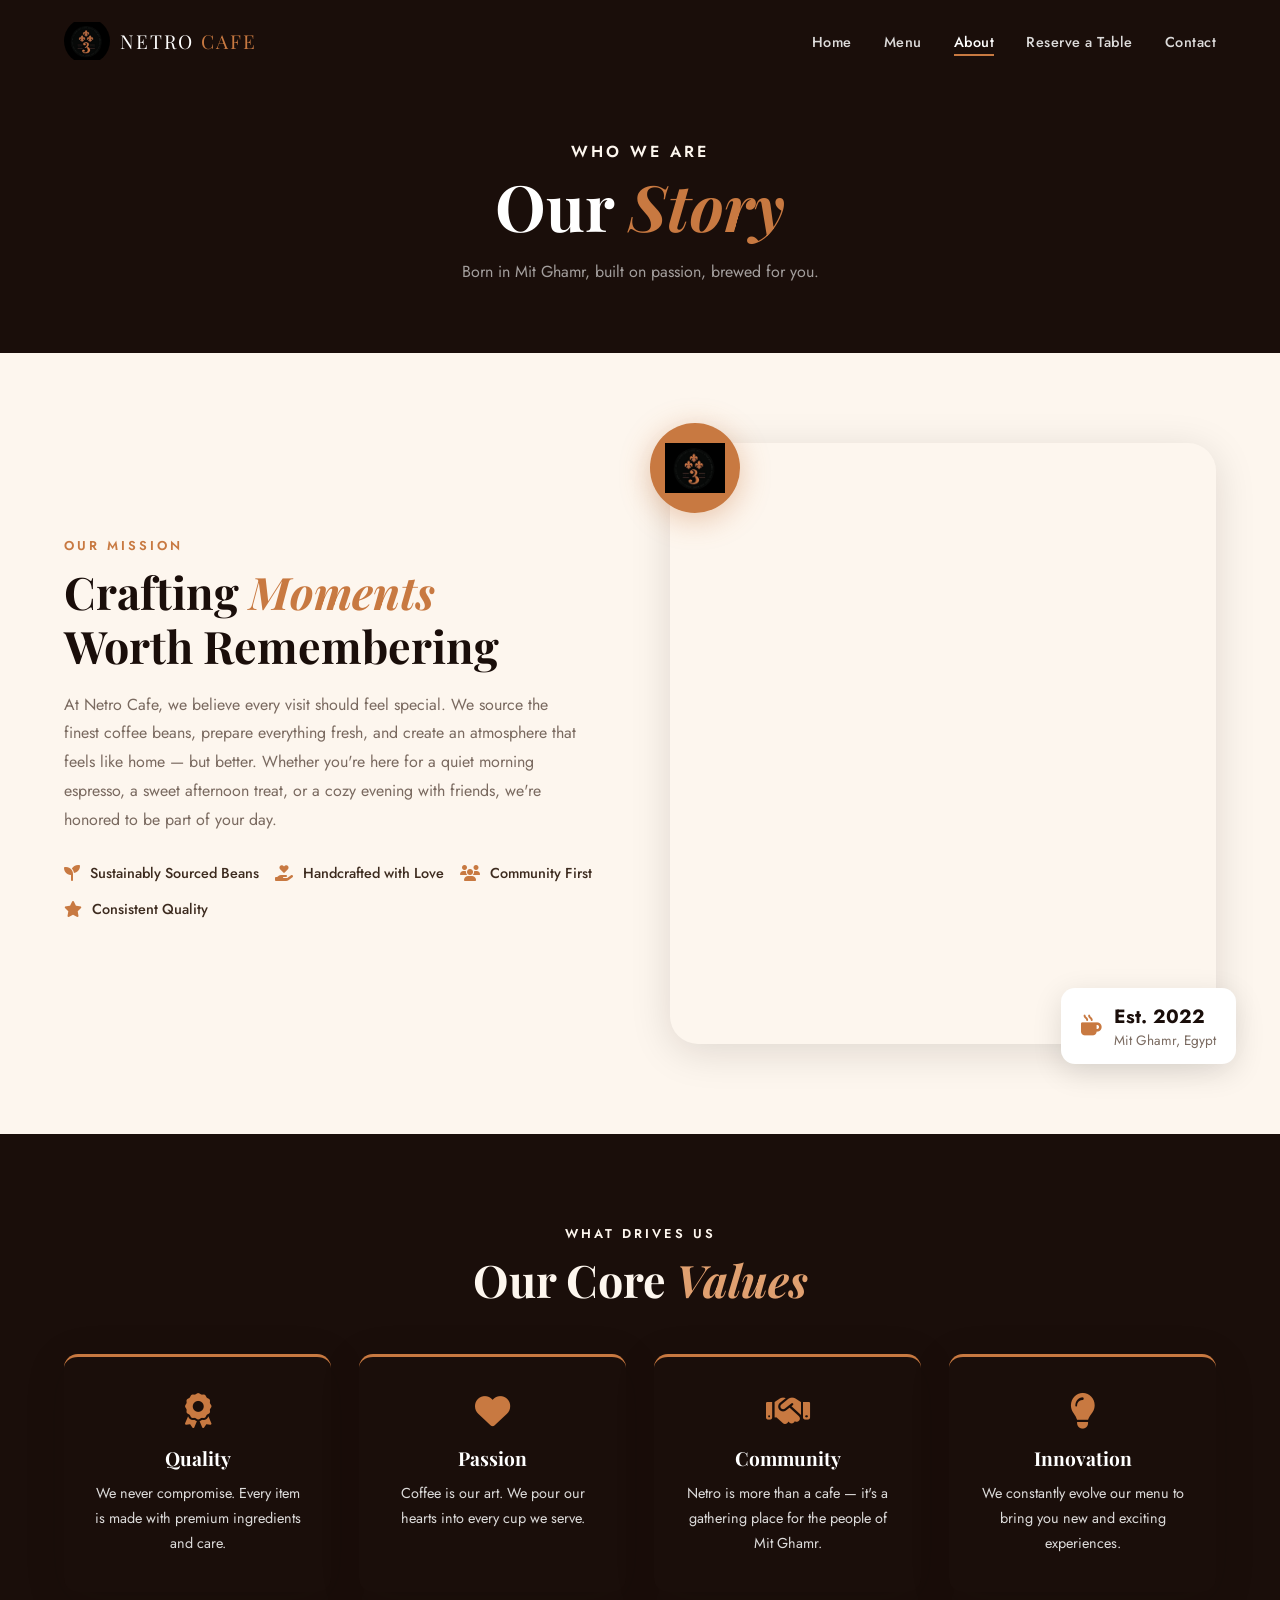
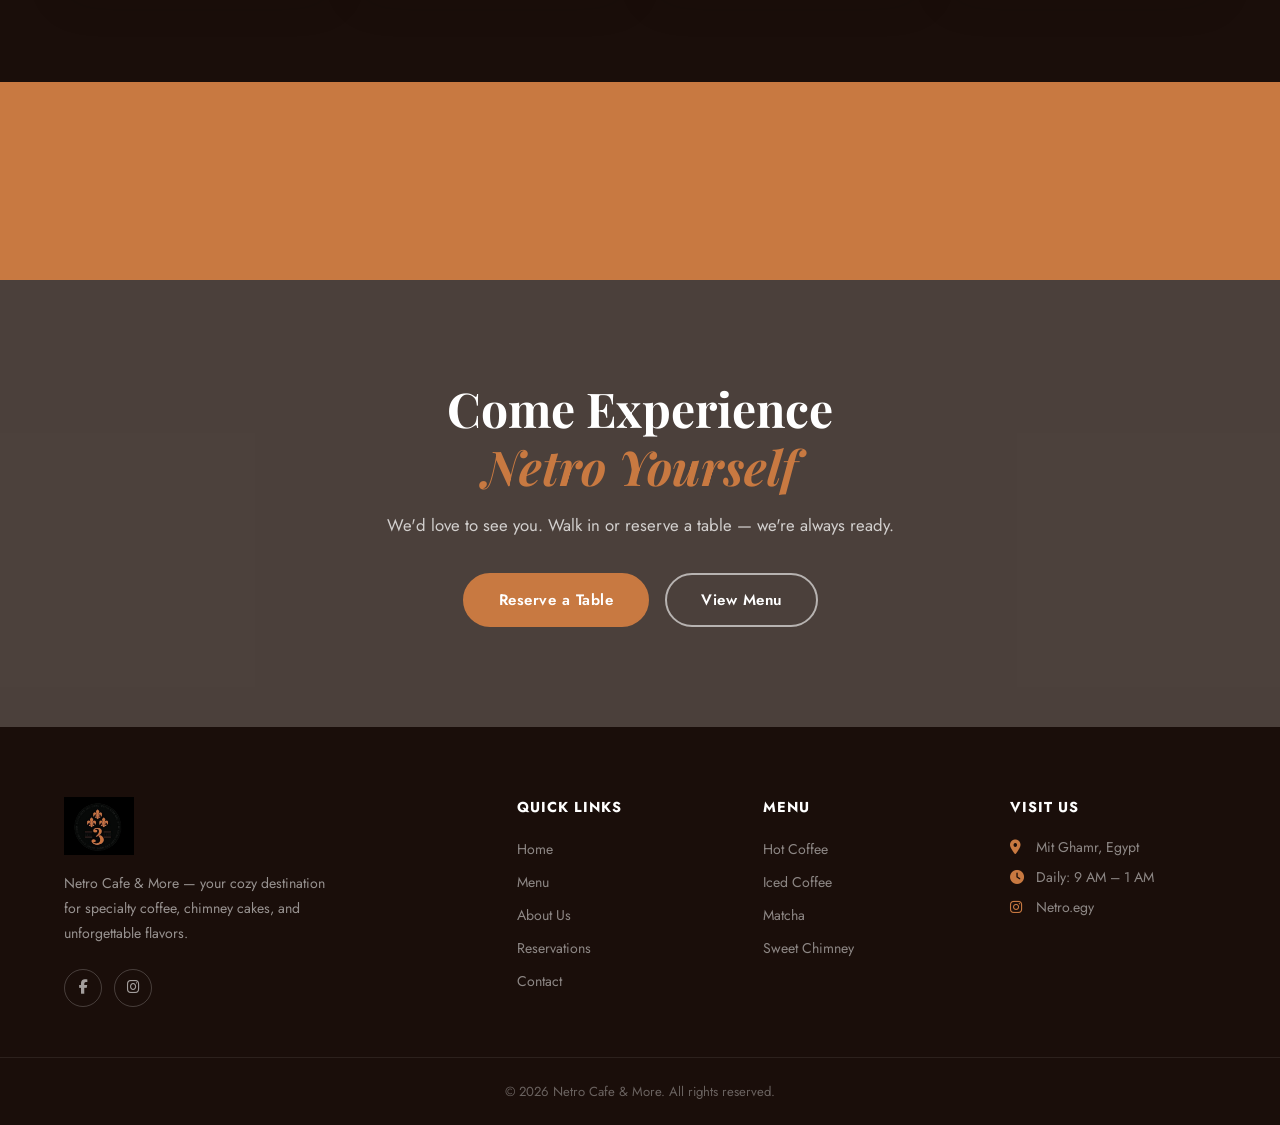
==== about.html @ e7abbd65 "Add files via upload upload files" ====
<!doctype html>
<html lang="en">
  <head>
    <meta charset="UTF-8" />
    <meta name="viewport" content="width=device-width, initial-scale=1.0" />
    <title>About Us — Netro Cafe & More</title>
    <link rel="stylesheet" href="css/style.css" />
    <link
      href="https://fonts.googleapis.com/css2?family=Playfair+Display:ital,wght@0,400;0,600;0,700;1,400&family=Jost:wght@300;400;500;600&display=swap"
      rel="stylesheet"
    />
    <link
      rel="stylesheet"
      href="https://cdnjs.cloudflare.com/ajax/libs/font-awesome/6.5.0/css/all.min.css"
    />
  </head>
  <body>
    <nav class="navbar scrolled" id="navbar">
      <div class="nav-container">
        <a href="index.html" class="nav-logo">
          <img src="images/logo.png" alt="Netro Cafe Logo" class="logo-img" />
          <span class="logo-text">NETRO <span>CAFE</span></span>
        </a>
        <ul class="nav-links" id="navLinks">
          <li><a href="index.html">Home</a></li>
          <li><a href="menu.html">Menu</a></li>
          <li><a href="about.html" class="active">About</a></li>
          <li><a href="reservation.php">Reserve a Table</a></li>
          <li><a href="contact.php">Contact</a></li>
          <!-- <li><a href="login.php" class="nav-btn">Sign In</a></li> -->
        </ul>
        <button class="hamburger" id="hamburger">
          <span></span><span></span><span></span>
        </button>
      </div>
    </nav>
    <div class="nav-overlay" id="navOverlay"></div>

    <div class="page-hero">
      <div class="page-hero-content">
        <p class="section-tag light">Who We Are</p>
        <h1>Our <em>Story</em></h1>
        <p>Born in Mit Ghamr, built on passion, brewed for you.</p>
      </div>
    </div>

    <!-- MISSION SECTION -->
    <section class="section-pad">
      <div class="container grid-2">
        <div class="reveal">
          <p class="section-tag">Our Mission</p>
          <h2 class="section-title">
            Crafting <em>Moments</em><br />Worth Remembering
          </h2>
          <p class="section-desc">
            At Netro Cafe, we believe every visit should feel special. We source
            the finest coffee beans, prepare everything fresh, and create an
            atmosphere that feels like home — but better. Whether you're here
            for a quiet morning espresso, a sweet afternoon treat, or a cozy
            evening with friends, we're honored to be part of your day.
          </p>
          <div class="about-features">
            <div class="feat reveal">
              <i class="fa-solid fa-seedling"></i
              ><span>Sustainably Sourced Beans</span>
            </div>
            <div class="feat reveal">
              <i class="fa-solid fa-hand-holding-heart"></i
              ><span>Handcrafted with Love</span>
            </div>
            <div class="feat reveal">
              <i class="fa-solid fa-users"></i><span>Community First</span>
            </div>
            <div class="feat reveal">
              <i class="fa-solid fa-star"></i><span>Consistent Quality</span>
            </div>
          </div>
        </div>
        <div class="about-visual reveal">
          <div
            class="about-img-wrap"
            style="
              background-image: url(&quot;https://images.unsplash.com/photo-1445116572660-236099ec97a0?w=800&quot;);
            "
          >
            <div class="about-badge">
              <img src="images/logo.png" alt="Netro" />
            </div>
            <div class="about-card card-float">
              <i class="fa-solid fa-mug-hot"></i>
              <div><strong>Est. 2022</strong><span>Mit Ghamr, Egypt</span></div>
            </div>
          </div>
        </div>
      </div>
    </section>

    <!-- VALUES -->
    <section class="section-pad bg-dark">
      <div class="container">
        <div class="section-header center reveal">
          <p class="section-tag light">What Drives Us</p>
          <h2 class="section-title light">Our Core <em>Values</em></h2>
        </div>
        <div
          style="
            display: grid;
            grid-template-columns: repeat(auto-fit, minmax(240px, 1fr));
            gap: 28px;
            margin-top: 48px;
          "
        >
          <div
            class="testi-card featured-testi reveal"
            style="text-align: center; padding: 36px 28px"
          >
            <i
              class="fa-solid fa-award"
              style="
                font-size: 2.2rem;
                color: var(--gold);
                margin-bottom: 16px;
                display: block;
              "
            ></i>
            <h3
              style="
                font-family: &quot;Playfair Display&quot;, serif;
                font-size: 1.2rem;
                margin-bottom: 10px;
                color: var(--white);
              "
            >
              Quality
            </h3>
            <p style="font-size: 0.9rem; font-style: normal">
              We never compromise. Every item is made with premium ingredients
              and care.
            </p>
          </div>
          <div
            class="testi-card featured-testi reveal"
            style="text-align: center; padding: 36px 28px"
          >
            <i
              class="fa-solid fa-heart"
              style="
                font-size: 2.2rem;
                color: var(--gold);
                margin-bottom: 16px;
                display: block;
              "
            ></i>
            <h3
              style="
                font-family: &quot;Playfair Display&quot;, serif;
                font-size: 1.2rem;
                margin-bottom: 10px;
                color: var(--white);
              "
            >
              Passion
            </h3>
            <p style="font-size: 0.9rem; font-style: normal">
              Coffee is our art. We pour our hearts into every cup we serve.
            </p>
          </div>
          <div
            class="testi-card featured-testi reveal"
            style="text-align: center; padding: 36px 28px"
          >
            <i
              class="fa-solid fa-handshake"
              style="
                font-size: 2.2rem;
                color: var(--gold);
                margin-bottom: 16px;
                display: block;
              "
            ></i>
            <h3
              style="
                font-family: &quot;Playfair Display&quot;, serif;
                font-size: 1.2rem;
                margin-bottom: 10px;
                color: var(--white);
              "
            >
              Community
            </h3>
            <p style="font-size: 0.9rem; font-style: normal">
              Netro is more than a cafe — it's a gathering place for the people
              of Mit Ghamr.
            </p>
          </div>
          <div
            class="testi-card featured-testi reveal"
            style="text-align: center; padding: 36px 28px"
          >
            <i
              class="fa-solid fa-lightbulb"
              style="
                font-size: 2.2rem;
                color: var(--gold);
                margin-bottom: 16px;
                display: block;
              "
            ></i>
            <h3
              style="
                font-family: &quot;Playfair Display&quot;, serif;
                font-size: 1.2rem;
                margin-bottom: 10px;
                color: var(--white);
              "
            >
              Innovation
            </h3>
            <p style="font-size: 0.9rem; font-style: normal">
              We constantly evolve our menu to bring you new and exciting
              experiences.
            </p>
          </div>
        </div>
      </div>
    </section>

    <!-- STATS -->
    <section class="stats-section">
      <div class="container stats-grid">
        <div class="stat-item">
          <span class="stat-num" data-target="100">0</span
          ><span class="stat-plus">+</span>
          <p>Menu Items</p>
        </div>
        <div class="stat-item">
          <span class="stat-num" data-target="3">0</span
          ><span class="stat-plus">K+</span>
          <p>Happy Customers</p>
        </div>
        <div class="stat-item">
          <span class="stat-num" data-target="3">0</span>
          <p>Years of Excellence</p>
        </div>
        <div class="stat-item">
          <span class="stat-num" data-target="12">0</span>
          <p>Menu Categories</p>
        </div>
      </div>
    </section>

    <!-- CTA -->
    <section class="cta-banner">
      <div class="cta-content">
        <h2>Come Experience<br /><em>Netro Yourself</em></h2>
        <p>
          We'd love to see you. Walk in or reserve a table — we're always ready.
        </p>
        <div
          style="
            display: flex;
            gap: 16px;
            justify-content: center;
            flex-wrap: wrap;
          "
        >
          <a href="reservation.php" class="btn-primary">Reserve a Table</a>
          <a href="menu.html" class="btn-outline">View Menu</a>
        </div>
      </div>
    </section>

    <footer class="footer">
      <div class="container footer-grid">
        <div class="footer-brand">
          <img src="images/logo.png" alt="Netro" class="footer-logo" />
          <p>
            Netro Cafe & More — your cozy destination for specialty coffee,
            chimney cakes, and unforgettable flavors.
          </p>
          <div class="social-links">
            <a href="https://facebook.com/Netro.egy" target="_blank"
              ><i class="fa-brands fa-facebook-f"></i
            ></a>
            <a href="https://instagram.com/Netro.egy" target="_blank"
              ><i class="fa-brands fa-instagram"></i
            ></a>
          </div>
        </div>
        <div class="footer-col">
          <h4>Quick Links</h4>
          <ul>
            <li><a href="index.html">Home</a></li>
            <li><a href="menu.html">Menu</a></li>
            <li><a href="about.html">About Us</a></li>
            <li><a href="reservation.php">Reservations</a></li>
            <li><a href="contact.php">Contact</a></li>
          </ul>
        </div>
        <div class="footer-col">
          <h4>Menu</h4>
          <ul>
            <li><a href="menu.html#hot-coffee">Hot Coffee</a></li>
            <li><a href="menu.html#iced-coffee">Iced Coffee</a></li>
            <li><a href="menu.html#matcha">Matcha</a></li>
            <li><a href="menu.html#chimney">Sweet Chimney</a></li>
          </ul>
        </div>
        <div class="footer-col">
          <h4>Visit Us</h4>
          <ul class="contact-list">
            <li><i class="fa-solid fa-location-dot"></i> Mit Ghamr, Egypt</li>
            <li><i class="fa-solid fa-clock"></i> Daily: 9 AM – 1 AM</li>
            <li><i class="fa-brands fa-instagram"></i> Netro.egy</li>
          </ul>
        </div>
      </div>
      <div class="footer-bottom">
        <p>© 2026 Netro Cafe & More. All rights reserved.</p>
      </div>
    </footer>

    <script src="js/main.js"></script>
  </body>
</html>
---- css/style.css ----
/* ===================================================
   NETRO CAFE — Main Stylesheet  (Responsive Rewrite)
   Palette: Dark #1a0e0a | Gold #c87941 | Cream #fdf6ee
=================================================== */

/* ---- Reset & Base ---- */
*,
*::before,
*::after {
  margin: 0;
  padding: 0;
  box-sizing: border-box;
}

:root {
  --gold: #c87941;
  --gold-lt: #e0a070;
  --dark: #1a0e0a;
  --dark2: #2c1a12;
  --cream: #fdf6ee;
  --cream2: #f5ebe0;
  --text: #3d2b1f;
  --gray: #7a6a60;
  --white: #ffffff;
  --radius: 14px;
  --shadow: 0 8px 40px rgba(26, 14, 10, 0.13);
  --trans: 0.35s cubic-bezier(0.4, 0, 0.2, 1);
}

html {
  scroll-behavior: smooth;
  font-size: 16px;
}

body {
  font-family: "Jost", sans-serif;
  color: var(--text);
  background: var(--cream);
  overflow-x: hidden;
}

img {
  max-width: 100%;
  display: block;
}
a {
  text-decoration: none;
  color: inherit;
}
ul {
  list-style: none;
}

.container {
  width: 90%;
  max-width: 1200px;
  margin: 0 auto;
}
.section-pad {
  padding: 90px 0;
}
.bg-dark {
  background: var(--dark);
}
.bg-cream {
  background: var(--cream2);
}

/* ---- Typography ---- */
.section-tag {
  font-size: 0.8rem;
  font-weight: 600;
  letter-spacing: 3px;
  text-transform: uppercase;
  color: var(--gold);
  margin-bottom: 10px;
}
.section-title {
  font-family: "Playfair Display", serif;
  font-size: clamp(1.8rem, 4vw, 2.8rem);
  line-height: 1.2;
  color: var(--dark);
}
.section-title em {
  color: var(--gold);
  font-style: italic;
}
.section-title.light,
.section-tag.light {
  color: var(--cream);
}
.section-title.light em {
  color: var(--gold-lt);
}
.section-desc {
  color: var(--gray);
  line-height: 1.8;
  margin: 18px 0 28px;
  max-width: 520px;
}
.section-header.center {
  text-align: center;
}
.section-header.center .section-desc {
  margin-left: auto;
  margin-right: auto;
}
.grid-2 {
  display: grid;
  grid-template-columns: 1fr 1fr;
  gap: 60px;
  align-items: center;
}

/* ---- Buttons ---- */
.btn-primary {
  display: inline-flex;
  align-items: center;
  gap: 8px;
  background: var(--gold);
  color: var(--white);
  padding: 14px 34px;
  border-radius: 50px;
  font-weight: 600;
  font-size: 0.95rem;
  letter-spacing: 0.5px;
  transition: var(--trans);
  border: 2px solid var(--gold);
  cursor: pointer;
  white-space: nowrap;
}
.btn-primary:hover {
  background: transparent;
  color: var(--gold);
}

.btn-outline {
  display: inline-flex;
  align-items: center;
  gap: 8px;
  background: transparent;
  color: var(--white);
  padding: 14px 34px;
  border-radius: 50px;
  font-weight: 600;
  font-size: 0.95rem;
  letter-spacing: 0.5px;
  transition: var(--trans);
  border: 2px solid rgba(255, 255, 255, 0.6);
  white-space: nowrap;
}
.btn-outline:hover {
  border-color: var(--gold);
  color: var(--gold);
}

.btn-dark {
  display: inline-flex;
  align-items: center;
  gap: 8px;
  background: var(--dark);
  color: var(--white);
  padding: 14px 34px;
  border-radius: 50px;
  font-weight: 600;
  font-size: 0.95rem;
  transition: var(--trans);
  border: 2px solid var(--dark);
  cursor: pointer;
}
.btn-dark:hover {
  background: transparent;
  color: var(--dark);
}

/* ===================================================
   NAVBAR
=================================================== */
.navbar {
  position: fixed;
  top: 0;
  left: 0;
  width: 100%;
  z-index: 1000;
  padding: 18px 0;
  transition: var(--trans);
}
.navbar.scrolled {
  background: rgba(26, 14, 10, 0.97);
  backdrop-filter: blur(12px);
  padding: 12px 0;
  box-shadow: 0 4px 30px rgba(0, 0, 0, 0.3);
}
.nav-container {
  display: flex;
  align-items: center;
  justify-content: space-between;
  width: 90%;
  max-width: 1200px;
  margin: 0 auto;
  position: relative;
}
.nav-logo {
  display: flex;
  align-items: center;
  gap: 10px;
  z-index: 1001;
  position: relative;
}
.logo-img {
  width: 46px;
  height: 46px;
  object-fit: contain;
  border-radius: 50%;
}
.logo-text {
  font-family: "Playfair Display", serif;
  font-size: 1.2rem;
  color: var(--white);
  letter-spacing: 2px;
}
.logo-text span {
  color: var(--gold);
}

/* Desktop nav links */
.nav-links {
  display: flex;
  align-items: center;
  gap: 32px;
  list-style: none;
}
.nav-links a {
  color: rgba(255, 255, 255, 0.85);
  font-size: 0.9rem;
  font-weight: 500;
  letter-spacing: 0.5px;
  transition: var(--trans);
  position: relative;
  padding-bottom: 4px;
}
.nav-links a::after {
  content: "";
  position: absolute;
  bottom: 0;
  left: 0;
  width: 0;
  height: 2px;
  background: var(--gold);
  transition: var(--trans);
}
.nav-links a:hover::after,
.nav-links a.active::after {
  width: 100%;
}
.nav-links a:hover,
.nav-links a.active {
  color: var(--white);
}
/* .nav-btn {
  background: var(--gold) !important;
  color: var(--white) !important;
  padding: 9px 24px !important;
  border-radius: 50px;
  font-weight: 600 !important;
  border-bottom: none !important;
}
.nav-btn::after {
  display: none !important;
}
.nav-btn:hover {
  background: var(--gold-lt) !important;
} */

/* Hamburger — hidden by default */
.hamburger {
  display: none;
  flex-direction: column;
  justify-content: center;
  gap: 5px;
  background: none;
  border: none;
  cursor: pointer;
  padding: 8px;
  z-index: 1002;
  position: relative;
  flex-shrink: 0;
}
.hamburger span {
  display: block;
  width: 26px;
  height: 2px;
  background: var(--white);
  transition: var(--trans);
  border-radius: 2px;
}

/* Dim overlay behind mobile menu */
.nav-overlay {
  display: none;
  position: fixed;
  inset: 0;
  background: rgba(0, 0, 0, 0.6);
  z-index: 998;
}
.nav-overlay.open {
  display: block;
}

/* ===================================================
   HERO
=================================================== */
.hero {
  position: relative;
  height: 100vh;
  min-height: 600px;
  display: flex;
  align-items: center;
  overflow: hidden;
}
.hero-bg {
  position: absolute;
  inset: 0;
  background: url("https://images.unsplash.com/photo-1501339847302-ac426a4a7cbb?w=1600")
    center/cover no-repeat;
  transform: scale(1.05);
  animation: heroZoom 14s ease-in-out infinite alternate;
}
@keyframes heroZoom {
  from {
    transform: scale(1.05);
  }
  to {
    transform: scale(1.12);
  }
}
.hero-overlay {
  position: absolute;
  inset: 0;
  background: linear-gradient(
    135deg,
    rgba(26, 14, 10, 0.85) 0%,
    rgba(26, 14, 10, 0.55) 100%
  );
}
.hero-content {
  position: relative;
  z-index: 2;
  padding: 0 5%;
  max-width: 700px;
}
.hero-tag {
  font-size: 0.78rem;
  font-weight: 600;
  letter-spacing: 4px;
  text-transform: uppercase;
  color: var(--gold-lt);
  margin-bottom: 18px;
}
.hero-title {
  font-family: "Playfair Display", serif;
  font-size: clamp(2.4rem, 6vw, 5rem);
  color: var(--white);
  line-height: 1.15;
  margin-bottom: 22px;
}
.hero-title em {
  color: var(--gold);
  font-style: italic;
}
.hero-sub {
  color: rgba(255, 255, 255, 0.78);
  font-size: clamp(0.95rem, 2vw, 1.1rem);
  line-height: 1.7;
  margin-bottom: 38px;
  max-width: 480px;
}
.hero-cta {
  display: flex;
  gap: 16px;
  flex-wrap: wrap;
}

.hero-scroll {
  position: absolute;
  bottom: 36px;
  left: 50%;
  transform: translateX(-50%);
  display: flex;
  flex-direction: column;
  align-items: center;
  gap: 8px;
  color: rgba(255, 255, 255, 0.5);
  font-size: 0.7rem;
  letter-spacing: 2px;
  text-transform: uppercase;
  z-index: 2;
}
.hero-scroll span {
  display: block;
  width: 1px;
  height: 50px;
  background: linear-gradient(to bottom, transparent, rgba(255, 255, 255, 0.5));
  animation: scrollLine 1.8s ease-in-out infinite;
}
@keyframes scrollLine {
  0%,
  100% {
    opacity: 0;
    transform: scaleY(0);
  }
  50% {
    opacity: 1;
    transform: scaleY(1);
  }
}

/* ===================================================
   MARQUEE STRIP
=================================================== */
.marquee-strip {
  background: var(--gold);
  overflow: hidden;
  padding: 13px 0;
}
.marquee-track {
  display: flex;
  white-space: nowrap;
  animation: marquee 28s linear infinite;
}
.marquee-track span {
  display: inline-block;
  padding: 0 34px;
  color: var(--white);
  font-size: 0.85rem;
  font-weight: 600;
  letter-spacing: 1px;
  border-right: 1px solid rgba(255, 255, 255, 0.3);
}
@keyframes marquee {
  from {
    transform: translateX(0);
  }
  to {
    transform: translateX(-50%);
  }
}

/* ===================================================
   ABOUT TEASER
=================================================== */
.about-visual {
  position: relative;
}
.about-img-wrap {
  position: relative;
  width: 100%;
  padding-top: 110%;
  background: linear-gradient(145deg, var(--dark2) 0%, var(--dark) 100%);
  border-radius: 28px;
  overflow: visible;
  box-shadow: var(--shadow);
}
.about-img-wrap::before {
  content: "";
  position: absolute;
  inset: 0;
  background: url("https://images.unsplash.com/photo-1495474472287-4d71bcdd2085?w=800")
    center/cover no-repeat;
  border-radius: 28px;
  opacity: 0.7;
}
.about-badge {
  position: absolute;
  top: -20px;
  left: -20px;
  width: 90px;
  height: 90px;
  background: var(--gold);
  border-radius: 50%;
  display: flex;
  align-items: center;
  justify-content: center;
  box-shadow: 0 6px 30px rgba(200, 121, 65, 0.4);
  z-index: 2;
}
.about-badge img {
  width: 60px;
  height: 60px;
  object-fit: contain;
}
.about-card {
  position: absolute;
  background: var(--white);
  border-radius: var(--radius);
  padding: 14px 20px;
  display: flex;
  align-items: center;
  gap: 12px;
  box-shadow: 0 8px 30px rgba(0, 0, 0, 0.12);
  z-index: 2;
  font-size: 0.85rem;
}
.about-card i {
  color: var(--gold);
  font-size: 1.3rem;
}
.about-card strong {
  display: block;
  font-size: 1.2rem;
  font-weight: 700;
  color: var(--dark);
}
.about-card span {
  color: var(--gray);
}
.card-float {
  bottom: -20px;
  right: -20px;
}
.card-float2 {
  top: 40%;
  right: -30px;
}
.about-features {
  display: flex;
  flex-wrap: wrap;
  gap: 16px;
  margin: 24px 0 32px;
}
.feat {
  display: flex;
  align-items: center;
  gap: 10px;
  font-size: 0.9rem;
  font-weight: 500;
}
.feat i {
  color: var(--gold);
  font-size: 1rem;
}

/* ===================================================
   CATEGORIES GRID
=================================================== */
.cat-grid {
  display: grid;
  grid-template-columns: repeat(3, 1fr);
  gap: 20px;
  margin-top: 48px;
}
.cat-card {
  position: relative;
  border-radius: var(--radius);
  overflow: hidden;
  aspect-ratio: 4/3;
  background: var(--bg) center/cover no-repeat;
  display: flex;
  align-items: flex-end;
  transition: var(--trans);
  cursor: pointer;
}
.cat-card:hover {
  transform: translateY(-6px);
  box-shadow: 0 16px 50px rgba(0, 0, 0, 0.4);
}
.cat-overlay {
  position: absolute;
  inset: 0;
  background: linear-gradient(
    to top,
    rgba(26, 14, 10, 0.85) 0%,
    rgba(26, 14, 10, 0.2) 100%
  );
  transition: var(--trans);
}
.cat-card:hover .cat-overlay {
  background: linear-gradient(
    to top,
    rgba(200, 121, 65, 0.7) 0%,
    rgba(26, 14, 10, 0.3) 100%
  );
}
.cat-content {
  position: relative;
  z-index: 2;
  padding: 20px;
  color: var(--white);
}
.cat-content i {
  font-size: 1.5rem;
  color: var(--gold-lt);
  margin-bottom: 6px;
}
.cat-content h3 {
  font-family: "Playfair Display", serif;
  font-size: 1.2rem;
  margin-bottom: 4px;
}
.cat-content span {
  font-size: 0.78rem;
  color: rgba(255, 255, 255, 0.7);
  font-weight: 500;
  letter-spacing: 1px;
}

/* ===================================================
   STATS SECTION
=================================================== */
.stats-section {
  background: var(--gold);
  padding: 60px 0;
}
.stats-grid {
  display: grid;
  grid-template-columns: repeat(4, 1fr);
  gap: 30px;
  text-align: center;
}
.stat-item {
  color: var(--white);
}
.stat-num {
  font-family: "Playfair Display", serif;
  font-size: 3rem;
  font-weight: 700;
  line-height: 1;
}
.stat-plus {
  font-size: 1.5rem;
  font-weight: 700;
  vertical-align: super;
}
.stat-item p {
  margin-top: 8px;
  font-size: 0.88rem;
  font-weight: 500;
  opacity: 0.85;
  letter-spacing: 1px;
}

/* ===================================================
   TESTIMONIALS
=================================================== */
.testimonial-grid {
  display: grid;
  grid-template-columns: repeat(3, 1fr);
  gap: 24px;
  margin-top: 48px;
}
.testi-card {
  background: var(--white);
  border-radius: var(--radius);
  padding: 30px;
  box-shadow: var(--shadow);
  transition: var(--trans);
  border-top: 3px solid transparent;
}
.testi-card:hover {
  transform: translateY(-5px);
  border-top-color: var(--gold);
}
.featured-testi {
  background: var(--dark);
  color: var(--white);
  border-top-color: var(--gold);
}
.testi-stars {
  color: var(--gold);
  font-size: 1rem;
  margin-bottom: 14px;
  letter-spacing: 3px;
}
.testi-card p {
  font-size: 0.95rem;
  line-height: 1.75;
  font-style: italic;
}
.featured-testi p {
  color: rgba(255, 255, 255, 0.85);
}
.testi-author {
  display: flex;
  align-items: center;
  gap: 12px;
  margin-top: 22px;
}
.testi-avatar {
  width: 40px;
  height: 40px;
  background: var(--gold);
  border-radius: 50%;
  display: flex;
  align-items: center;
  justify-content: center;
  font-weight: 700;
  color: var(--white);
  font-size: 0.95rem;
}
.testi-author strong {
  font-size: 0.9rem;
  font-weight: 600;
}

/* ===================================================
   CTA BANNER
=================================================== */
.cta-banner {
  background: url("https://images.unsplash.com/photo-1554118811-1e0d58224f24?w=1600")
    center/cover no-repeat;
  position: relative;
  padding: 100px 5%;
  text-align: center;
}
.cta-banner::before {
  content: "";
  position: absolute;
  inset: 0;
  background: rgba(26, 14, 10, 0.78);
}
.cta-content {
  position: relative;
  z-index: 1;
}
.cta-content h2 {
  font-family: "Playfair Display", serif;
  font-size: clamp(1.8rem, 4vw, 3rem);
  color: var(--white);
  line-height: 1.2;
  margin-bottom: 18px;
}
.cta-content h2 em {
  color: var(--gold);
  font-style: italic;
}
.cta-content p {
  color: rgba(255, 255, 255, 0.75);
  font-size: 1.05rem;
  margin-bottom: 36px;
}

/* ===================================================
   FOOTER
=================================================== */
.footer {
  background: var(--dark);
  padding: 70px 0 0;
}
.footer-grid {
  display: grid;
  grid-template-columns: 2fr 1fr 1fr 1fr;
  gap: 40px;
}
.footer-brand .footer-logo {
  width: 70px;
  margin-bottom: 16px;
}
.footer-brand p {
  color: rgba(255, 255, 255, 0.55);
  font-size: 0.88rem;
  line-height: 1.8;
  max-width: 280px;
  margin-bottom: 22px;
}
.social-links {
  display: flex;
  gap: 12px;
}
.social-links a {
  width: 38px;
  height: 38px;
  border: 1px solid rgba(255, 255, 255, 0.2);
  border-radius: 50%;
  display: flex;
  align-items: center;
  justify-content: center;
  color: rgba(255, 255, 255, 0.6);
  font-size: 0.9rem;
  transition: var(--trans);
}
.social-links a:hover {
  background: var(--gold);
  border-color: var(--gold);
  color: var(--white);
}
.footer-col h4 {
  color: var(--white);
  font-size: 0.9rem;
  letter-spacing: 1px;
  text-transform: uppercase;
  margin-bottom: 20px;
}
.footer-col ul li {
  margin-bottom: 10px;
}
.footer-col ul li a {
  color: rgba(255, 255, 255, 0.5);
  font-size: 0.88rem;
  transition: var(--trans);
}
.footer-col ul li a:hover {
  color: var(--gold);
  padding-left: 5px;
}
.contact-list li {
  display: flex;
  align-items: center;
  gap: 10px;
  color: rgba(255, 255, 255, 0.5);
  font-size: 0.88rem;
  margin-bottom: 10px;
}
.contact-list i {
  color: var(--gold);
  width: 16px;
}
.footer-bottom {
  border-top: 1px solid rgba(255, 255, 255, 0.08);
  padding: 24px 0;
  margin-top: 50px;
  text-align: center;
}
.footer-bottom p {
  color: rgba(255, 255, 255, 0.35);
  font-size: 0.82rem;
}

/* ===================================================
   PAGE HERO (inner pages)
=================================================== */
.page-hero {
  background: var(--dark);
  padding: 140px 5% 70px;
  text-align: center;
  position: relative;
  overflow: hidden;
}
.page-hero::before {
  content: "";
  position: absolute;
  inset: 0;
  background: url("https://images.unsplash.com/photo-1445116572660-236099ec97a0?w=1400")
    center/cover no-repeat;
  opacity: 0.15;
}
.page-hero-content {
  position: relative;
  z-index: 1;
}
.page-hero h1 {
  font-family: "Playfair Display", serif;
  font-size: clamp(2rem, 5vw, 4rem);
  color: var(--white);
  margin-bottom: 12px;
}
.page-hero h1 em {
  color: var(--gold);
  font-style: italic;
}
.page-hero p {
  color: rgba(255, 255, 255, 0.6);
  font-size: 1rem;
  max-width: 500px;
  margin: 0 auto;
}

/* ===================================================
   MENU PAGE
=================================================== */
.menu-tabs {
  background: var(--white);
  padding: 16px 5%;
  position: sticky;
  top: 72px;
  z-index: 100;
  border-bottom: 1px solid rgba(0, 0, 0, 0.08);
  box-shadow: 0 2px 20px rgba(0, 0, 0, 0.06);
}
.menu-tabs-inner {
  display: flex;
  gap: 8px;
  overflow-x: auto;
  white-space: nowrap;
  padding-bottom: 4px;
  scrollbar-width: none;
  -ms-overflow-style: none;
}
.menu-tabs-inner::-webkit-scrollbar {
  display: none;
}
.tab-btn {
  display: inline-flex;
  align-items: center;
  gap: 7px;
  padding: 10px 18px;
  border-radius: 50px;
  border: 1.5px solid rgba(0, 0, 0, 0.1);
  background: transparent;
  color: var(--gray);
  font-size: 0.82rem;
  font-weight: 600;
  cursor: pointer;
  transition: var(--trans);
  white-space: nowrap;
  font-family: "Jost", sans-serif;
  flex-shrink: 0;
}
.tab-btn:hover,
.tab-btn.active {
  background: var(--gold);
  color: var(--white);
  border-color: var(--gold);
}
.menu-section {
  padding: 60px 5%;
}
.menu-section + .menu-section {
  padding-top: 0;
}
.menu-cat-header {
  margin-bottom: 32px;
}
.menu-cat-header h2 {
  font-family: "Playfair Display", serif;
  font-size: 1.8rem;
  color: var(--dark);
}
.menu-cat-header h2 em {
  color: var(--gold);
  font-style: italic;
}
.menu-cat-header p {
  color: var(--gray);
  font-size: 0.9rem;
  margin-top: 6px;
}
.menu-grid {
  display: grid;
  grid-template-columns: repeat(auto-fill, minmax(260px, 1fr));
  gap: 16px;
}
.menu-card {
  background: var(--white);
  border-radius: var(--radius);
  padding: 20px 22px;
  display: flex;
  justify-content: space-between;
  align-items: flex-start;
  gap: 12px;
  box-shadow: 0 2px 16px rgba(0, 0, 0, 0.06);
  transition: var(--trans);
  border-left: 3px solid transparent;
}
.menu-card:hover {
  border-left-color: var(--gold);
  transform: translateX(4px);
}
.menu-card-info h4 {
  font-family: "Playfair Display", serif;
  font-size: 1rem;
  font-weight: 600;
  color: var(--dark);
  margin-bottom: 5px;
}
.menu-card-info p {
  font-size: 0.82rem;
  color: var(--gray);
  line-height: 1.55;
}
.menu-card-price {
  font-family: "Playfair Display", serif;
  font-size: 1.1rem;
  font-weight: 700;
  color: var(--gold);
  white-space: nowrap;
}
.menu-section-divider {
  height: 1px;
  background: linear-gradient(
    to right,
    transparent,
    rgba(200, 121, 65, 0.25),
    transparent
  );
  margin: 0 5%;
}

/* ===================================================
   ABOUT PAGE EXTRAS
=================================================== */
.team-grid {
  display: grid;
  grid-template-columns: repeat(3, 1fr);
  gap: 28px;
  margin-top: 48px;
}
.team-card {
  background: var(--white);
  border-radius: var(--radius);
  overflow: hidden;
  box-shadow: var(--shadow);
  text-align: center;
  transition: var(--trans);
}
.team-card:hover {
  transform: translateY(-6px);
}
.team-photo {
  height: 220px;
  background: var(--dark2);
  display: flex;
  align-items: center;
  justify-content: center;
  font-size: 4rem;
}
.team-info {
  padding: 22px;
}
.team-info h4 {
  font-family: "Playfair Display", serif;
  font-size: 1.1rem;
  color: var(--dark);
  margin-bottom: 5px;
}
.team-info span {
  font-size: 0.82rem;
  color: var(--gold);
  font-weight: 600;
}

/* ===================================================
   RESERVATION PAGE
=================================================== */
.reservation-wrap {
  display: grid;
  grid-template-columns: 1fr 1fr;
  gap: 60px;
  align-items: start;
  padding: 90px 0;
}
.res-info h2 {
  font-family: "Playfair Display", serif;
  font-size: 2.2rem;
  color: var(--dark);
  margin-bottom: 18px;
}
.res-info h2 em {
  color: var(--gold);
}
.res-info p {
  color: var(--gray);
  line-height: 1.8;
  margin-bottom: 30px;
}
.res-detail {
  display: flex;
  gap: 14px;
  align-items: flex-start;
  margin-bottom: 20px;
}
.res-detail i {
  color: var(--gold);
  font-size: 1.2rem;
  margin-top: 3px;
}
.res-detail strong {
  display: block;
  font-size: 0.95rem;
  color: var(--dark);
}
.res-detail span {
  font-size: 0.85rem;
  color: var(--gray);
}
.res-form {
  background: var(--white);
  border-radius: 20px;
  padding: 40px;
  box-shadow: var(--shadow);
}
.res-form h3 {
  font-family: "Playfair Display", serif;
  font-size: 1.5rem;
  color: var(--dark);
  margin-bottom: 28px;
}
.form-row {
  display: grid;
  grid-template-columns: 1fr 1fr;
  gap: 16px;
}
.form-group {
  margin-bottom: 18px;
}
.form-group label {
  display: block;
  font-size: 0.82rem;
  font-weight: 600;
  color: var(--text);
  margin-bottom: 7px;
  letter-spacing: 0.5px;
  text-transform: uppercase;
}
.form-group input,
.form-group select,
.form-group textarea {
  width: 100%;
  padding: 13px 16px;
  border: 1.5px solid rgba(0, 0, 0, 0.1);
  border-radius: 10px;
  font-size: 0.92rem;
  font-family: "Jost", sans-serif;
  color: var(--text);
  background: var(--cream);
  transition: var(--trans);
  outline: none;
}
.form-group input:focus,
.form-group select:focus,
.form-group textarea:focus {
  border-color: var(--gold);
  background: var(--white);
  box-shadow: 0 0 0 3px rgba(200, 121, 65, 0.12);
}
.form-group textarea {
  resize: vertical;
  min-height: 110px;
}
.form-submit {
  width: 100%;
  padding: 15px;
  font-size: 1rem;
  border: none;
}

/* ===================================================
   CONTACT PAGE
=================================================== */
.contact-grid {
  display: grid;
  grid-template-columns: 1fr 1fr;
  gap: 60px;
  padding: 90px 0;
  align-items: start;
}
.contact-info-card {
  background: var(--dark);
  border-radius: 20px;
  padding: 40px;
  color: var(--white);
}
.contact-info-card h3 {
  font-family: "Playfair Display", serif;
  font-size: 1.8rem;
  margin-bottom: 10px;
  color: var(--white) !important;
}
.contact-info-card h3 em {
  color: var(--gold);
  font-style: italic;
}
.contact-info-card > p.intro {
  color: rgba(255, 255, 255, 0.65) !important;
  font-size: 0.9rem;
  margin-bottom: 32px;
  line-height: 1.75;
}
/* ci-item: each row inside the info card */
.ci-item {
  display: flex;
  gap: 16px;
  align-items: flex-start;
  margin-bottom: 26px;
}
.ci-icon {
  width: 46px;
  height: 46px;
  background: rgba(200, 121, 65, 0.18);
  border-radius: 12px;
  display: flex;
  align-items: center;
  justify-content: center;
  flex-shrink: 0;
}
.ci-icon i {
  color: var(--gold) !important;
  font-size: 1.1rem;
}
/* Force white text inside every ci-item regardless of cascade */
.contact-info-card .ci-item h4,
.contact-info-card .ci-item > div h4 {
  color: #ffffff !important;
  font-size: 0.9rem;
  font-weight: 600;
  margin-bottom: 4px;
  line-height: 1.4;
}
.contact-info-card .ci-item p,
.contact-info-card .ci-item > div p {
  color: rgba(255, 255, 255, 0.65) !important;
  font-size: 0.85rem;
  line-height: 1.6;
  margin: 0;
}
.contact-form-wrap {
  background: var(--white);
  border-radius: 20px;
  padding: 40px;
  box-shadow: var(--shadow);
}
.contact-form-wrap h3 {
  font-family: "Playfair Display", serif;
  font-size: 1.5rem;
  color: var(--dark);
  margin-bottom: 28px;
}

/* ===================================================
   AUTH PAGES
=================================================== */
.auth-page {
  min-height: 100vh;
  display: flex;
  align-items: center;
  justify-content: center;
  background: linear-gradient(135deg, var(--dark) 0%, var(--dark2) 100%);
  padding: 30px 20px;
}
.auth-box {
  background: var(--white);
  border-radius: 24px;
  padding: 48px;
  width: 100%;
  max-width: 460px;
  box-shadow: 0 20px 80px rgba(0, 0, 0, 0.3);
}
.auth-logo {
  text-align: center;
  margin-bottom: 30px;
}
.auth-logo img {
  width: 80px;
  margin: 0 auto 14px;
}
.auth-logo h2 {
  font-family: "Playfair Display", serif;
  font-size: 1.6rem;
  color: var(--dark);
}
.auth-logo p {
  color: var(--gray);
  font-size: 0.88rem;
  margin-top: 6px;
}
.auth-tabs {
  display: flex;
  margin-bottom: 30px;
  border-radius: 12px;
  overflow: hidden;
  border: 1.5px solid rgba(0, 0, 0, 0.1);
}
.auth-tab {
  flex: 1;
  padding: 11px;
  text-align: center;
  font-size: 0.88rem;
  font-weight: 600;
  cursor: pointer;
  transition: var(--trans);
  color: var(--gray);
  background: transparent;
  border: none;
  font-family: "Jost", sans-serif;
}
.auth-tab.active {
  background: var(--gold);
  color: var(--white);
}
.auth-form {
  display: none;
}
.auth-form.active {
  display: block;
}
.auth-footer {
  text-align: center;
  margin-top: 20px;
  font-size: 0.85rem;
  color: var(--gray);
}
.auth-footer a {
  color: var(--gold);
  font-weight: 600;
}
.flash-msg {
  padding: 12px 16px;
  border-radius: 10px;
  font-size: 0.88rem;
  margin-bottom: 18px;
  display: none;
}
.flash-success {
  background: rgba(34, 197, 94, 0.1);
  color: #15803d;
  border: 1px solid rgba(34, 197, 94, 0.3);
}
.flash-error {
  background: rgba(239, 68, 68, 0.1);
  color: #dc2626;
  border: 1px solid rgba(239, 68, 68, 0.3);
}

/* ===================================================
   ANIMATIONS
=================================================== */
.animate-fade-up {
  opacity: 0;
  transform: translateY(30px);
  animation: fadeUp 0.7s ease forwards;
}
.delay-1 {
  animation-delay: 0.15s;
}
.delay-2 {
  animation-delay: 0.3s;
}
.delay-3 {
  animation-delay: 0.45s;
}
@keyframes fadeUp {
  to {
    opacity: 1;
    transform: translateY(0);
  }
}
.reveal {
  opacity: 0;
  transform: translateY(40px);
  transition:
    opacity 0.7s ease,
    transform 0.7s ease;
}
.reveal.visible {
  opacity: 1;
  transform: translateY(0);
}

/* ===================================================
   RESPONSIVE — 1024px  Tablet Landscape
=================================================== */
@media (max-width: 1024px) {
  .cat-grid {
    grid-template-columns: repeat(3, 1fr);
    gap: 14px;
  }
  .footer-grid {
    grid-template-columns: 1fr 1fr;
    gap: 36px;
  }
  .testimonial-grid {
    grid-template-columns: 1fr 1fr;
  }
  .grid-2 {
    gap: 40px;
  }
  .stats-grid {
    gap: 20px;
  }
  .reservation-wrap {
    gap: 40px;
  }
  .contact-grid {
    gap: 36px;
  }
}

/* ===================================================
   RESPONSIVE — 768px  Tablet / Large Mobile
=================================================== */
@media (max-width: 768px) {
  /* ---- Show hamburger ---- */
  .hamburger {
    display: flex;
  }

  /* ---- Mobile nav drawer ---- */
  .nav-links {
    display: flex !important;
    flex-direction: column !important;
    align-items: stretch !important;
    gap: 0 !important;
    position: fixed !important;
    top: 0 !important;
    right: 0 !important;
    bottom: 0 !important;
    left: auto !important;
    width: 280px !important;
    max-width: 85vw !important;
    transform: translateX(100%) !important;
    transition: transform 0.38s cubic-bezier(0.4, 0, 0.2, 1) !important;
    background: #1e120d !important;
    padding: 90px 0 40px !important;
    margin: 0 !important;
    z-index: 999 !important;
    overflow-y: auto !important;
    overflow-x: hidden !important;
    box-shadow: -8px 0 40px rgba(0, 0, 0, 0.6) !important;
    list-style: none !important;
  }
  .nav-links.open {
    transform: translateX(0) !important;
  }

  .nav-links li {
    width: 100% !important;
    display: block !important;
  }

  .nav-links a {
    display: block !important;
    width: 100% !important;
    padding: 15px 28px !important;
    font-size: 1rem !important;
    font-weight: 500 !important;
    color: rgba(255, 255, 255, 0.8) !important;
    border-bottom: 1px solid rgba(255, 255, 255, 0.07) !important;
  }
  .nav-links a::after {
    display: none !important;
  }
  .nav-links a:hover {
    color: #c87941 !important;
    background: rgba(200, 121, 65, 0.08) !important;
  }
  .nav-links a.active {
    color: #c87941 !important;
  }

  /* .nav-links li:last-child a,
  .nav-links .nav-btn {
    display: block !important;
    margin: 20px 24px 0 !important;
    padding: 13px 20px !important;
    width: auto !important;
    text-align: center !important;
    border-radius: 50px !important;
    background: #c87941 !important;
    color: #ffffff !important;
    border-bottom: none !important;
    font-weight: 600 !important;
  }
  .nav-links li:last-child a:hover {
    background: #e0a070 !important;
  } */

  .hamburger.open span:nth-child(1) {
    transform: rotate(45deg) translate(5px, 5px);
  }
  .hamburger.open span:nth-child(2) {
    opacity: 0;
    width: 0;
  }
  .hamburger.open span:nth-child(3) {
    transform: rotate(-45deg) translate(5px, -5px);
  }

  .nav-overlay {
    display: none;
    position: fixed;
    inset: 0;
    background: rgba(0, 0, 0, 0.55);
    z-index: 998;
  }
  .nav-overlay.open {
    display: block;
  }

  /* Global layout */
  .section-pad {
    padding: 60px 0;
  }
  .grid-2 {
    grid-template-columns: 1fr;
    gap: 36px;
  }

  /* Hero */
  .hero-content {
    padding: 0 6%;
    max-width: 100%;
  }
  .hero-title {
    font-size: clamp(2rem, 8vw, 3rem);
  }
  .hero-sub {
    font-size: 0.95rem;
  }
  .hero-cta {
    flex-direction: column;
    align-items: stretch;
    gap: 12px;
  }
  .hero-cta .btn-primary,
  .hero-cta .btn-outline {
    text-align: center;
    justify-content: center;
    width: 100%;
    max-width: 340px;
  }
  .hero-scroll {
    display: none;
  }
  .about-visual {
    display: none;
  }

  /* Categories */
  .cat-grid {
    grid-template-columns: 1fr 1fr;
    gap: 12px;
    margin-top: 32px;
  }
  .cat-content h3 {
    font-size: 0.95rem;
  }
  .cat-content span {
    display: none;
  }
  .cat-content i {
    font-size: 1.2rem;
  }

  /* Stats */
  .stats-section {
    padding: 44px 0;
  }
  .stats-grid {
    grid-template-columns: repeat(2, 1fr);
    gap: 20px;
  }
  .stat-num {
    font-size: 2.4rem;
  }

  /* Testimonials */
  .testimonial-grid {
    grid-template-columns: 1fr;
    gap: 16px;
  }

  /* CTA banner */
  .cta-banner {
    padding: 70px 6%;
  }

  /* Footer */
  .footer-grid {
    grid-template-columns: 1fr 1fr;
    gap: 28px;
  }
  .footer-brand {
    grid-column: span 2;
  }
  .footer-brand p {
    max-width: 100%;
  }

  /* Inner page hero */
  .page-hero {
    padding: 120px 6% 50px;
  }

  /* Menu page */
  .menu-tabs {
    padding: 12px 4%;
    top: 66px;
  }
  .menu-section {
    padding: 40px 5%;
  }
  .menu-grid {
    grid-template-columns: 1fr;
  }

  /* Reservation */
  .reservation-wrap {
    grid-template-columns: 1fr;
    gap: 32px;
    padding: 60px 0;
  }
  .res-form {
    padding: 28px 22px;
  }
  .form-row {
    grid-template-columns: 1fr;
  }

  /* Contact */
  .contact-grid {
    grid-template-columns: 1fr;
    gap: 24px;
    padding: 60px 0;
  }
  .contact-info-card {
    padding: 28px 24px;
  }
  .contact-form-wrap {
    padding: 28px 22px;
  }

  /* Auth */
  .auth-box {
    padding: 28px 20px;
  }

  /* Team */
  .team-grid {
    grid-template-columns: 1fr 1fr;
    gap: 16px;
  }
}

/* ===================================================
   RESPONSIVE — 480px  Small phones
=================================================== */
@media (max-width: 480px) {
  /* Navbar */
  .logo-text {
    font-size: 1rem;
    letter-spacing: 1px;
  }
  .logo-img {
    width: 38px;
    height: 38px;
  }

  /* Hero */
  .hero-title {
    font-size: clamp(1.85rem, 9vw, 2.5rem);
  }
  .hero-cta .btn-primary,
  .hero-cta .btn-outline {
    max-width: 100%;
  }

  /* Marquee */
  .marquee-track span {
    padding: 0 20px;
    font-size: 0.78rem;
  }

  /* About section text */
  .section-title {
    font-size: clamp(1.6rem, 6vw, 2rem);
  }

  /* Categories */
  .cat-grid {
    grid-template-columns: 1fr;
  }
  .cat-card {
    aspect-ratio: 16/9;
  }

  /* Stats */
  .stats-grid {
    grid-template-columns: 1fr 1fr;
    gap: 14px;
  }
  .stat-num {
    font-size: 2rem;
  }
  .stat-item p {
    font-size: 0.78rem;
  }
  .stats-section {
    padding: 36px 0;
  }

  /* Menu */
  .menu-cat-header h2 {
    font-size: 1.5rem;
  }
  .tab-btn {
    padding: 8px 13px;
    font-size: 0.75rem;
  }
  .tab-btn i {
    display: none;
  }
  .menu-section {
    padding: 32px 5%;
  }

  /* Forms */
  .res-form,
  .contact-form-wrap {
    padding: 20px 16px;
  }
  .form-group input,
  .form-group select,
  .form-group textarea {
    font-size: 0.88rem;
    padding: 11px 13px;
  }

  /* Auth */
  .auth-box {
    padding: 22px 16px;
    border-radius: 16px;
  }
  .auth-logo h2 {
    font-size: 1.3rem;
  }

  /* Team */
  .team-grid {
    grid-template-columns: 1fr;
  }

  /* Footer */
  .footer {
    padding: 48px 0 0;
  }
  .footer-grid {
    grid-template-columns: 1fr;
  }
  .footer-brand {
    grid-column: span 1;
  }

  /* Page hero */
  .page-hero {
    padding: 110px 5% 44px;
  }

  /* Section padding */
  .section-pad {
    padding: 48px 0;
  }

  /* CTA */
  .cta-banner {
    padding: 60px 5%;
  }
}

/* ===================================================
   RESPONSIVE — 360px  Very small
=================================================== */
@media (max-width: 360px) {
  .logo-text {
    display: none;
  }
  .hero-title {
    font-size: 1.75rem;
  }
  .stats-grid {
    gap: 10px;
  }
  .stat-num {
    font-size: 1.7rem;
  }
  .btn-primary,
  .btn-outline {
    font-size: 0.88rem;
    padding: 12px 20px;
  }
}
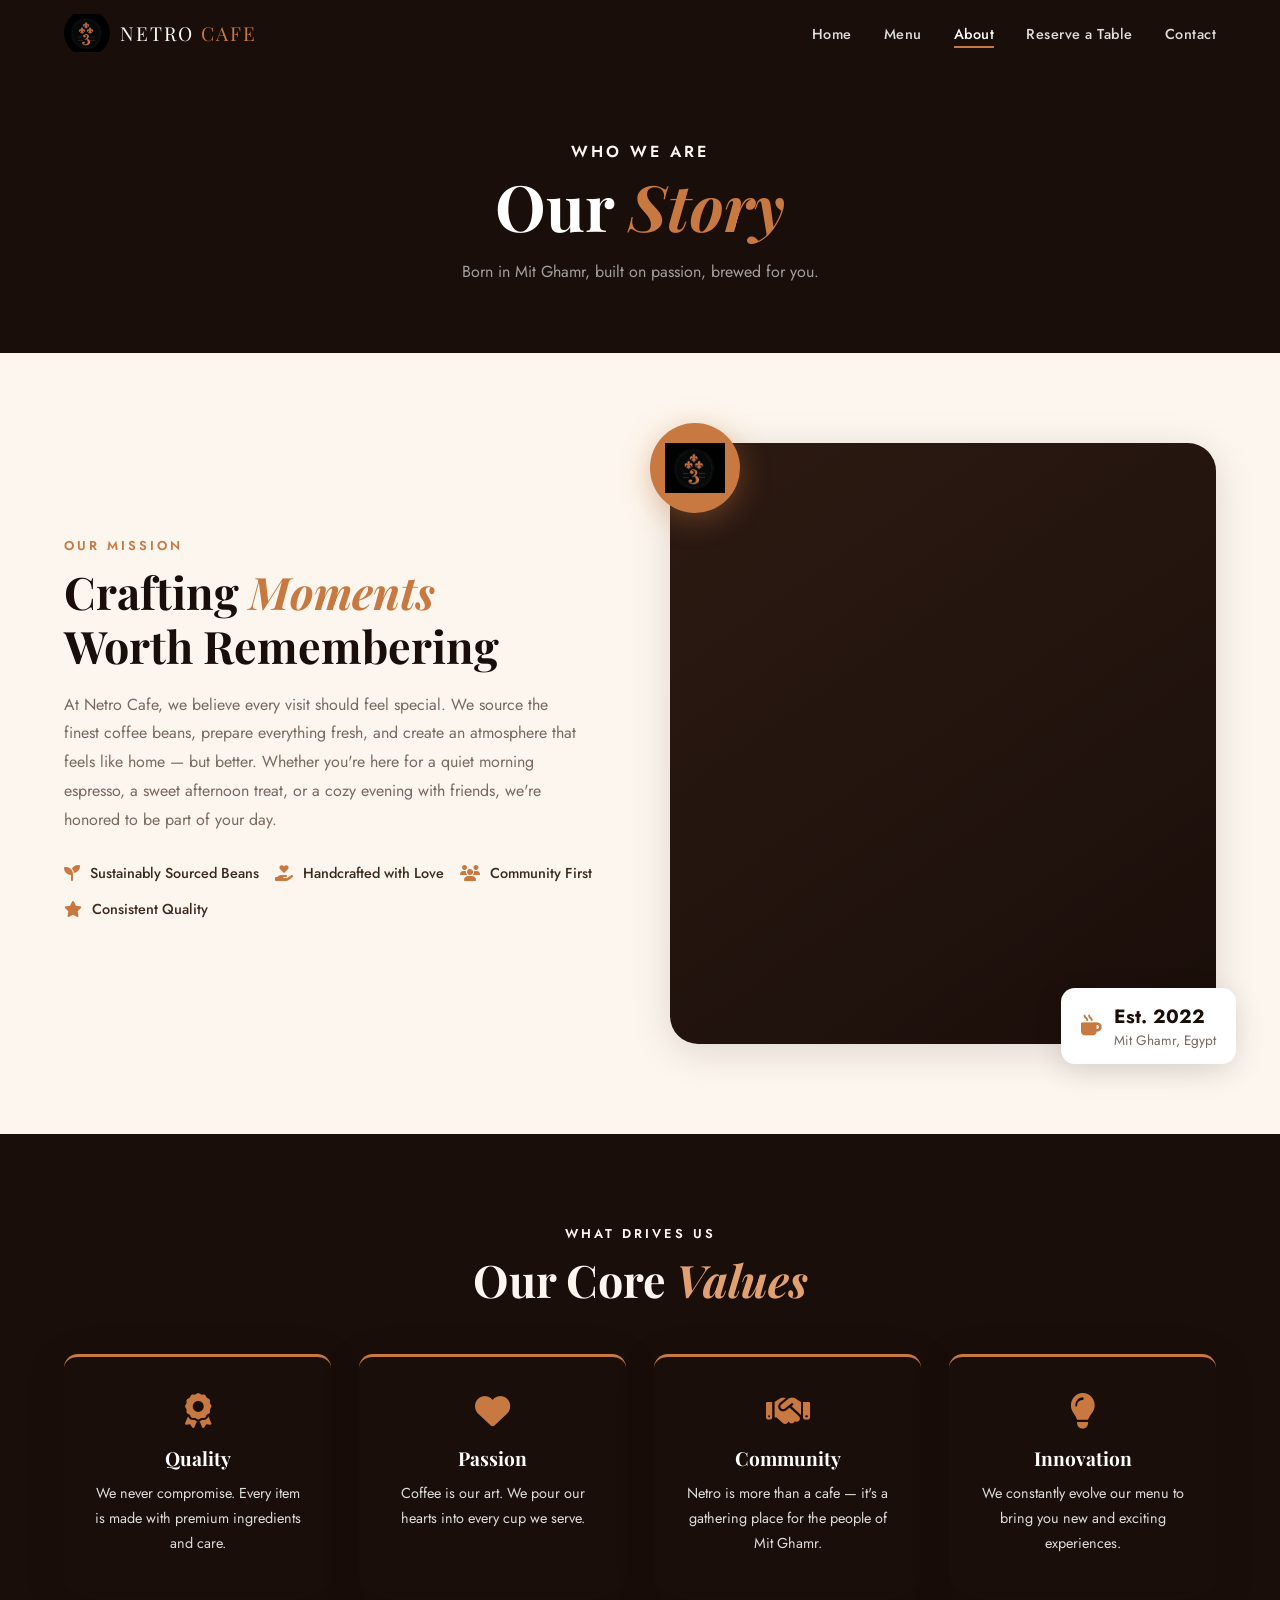
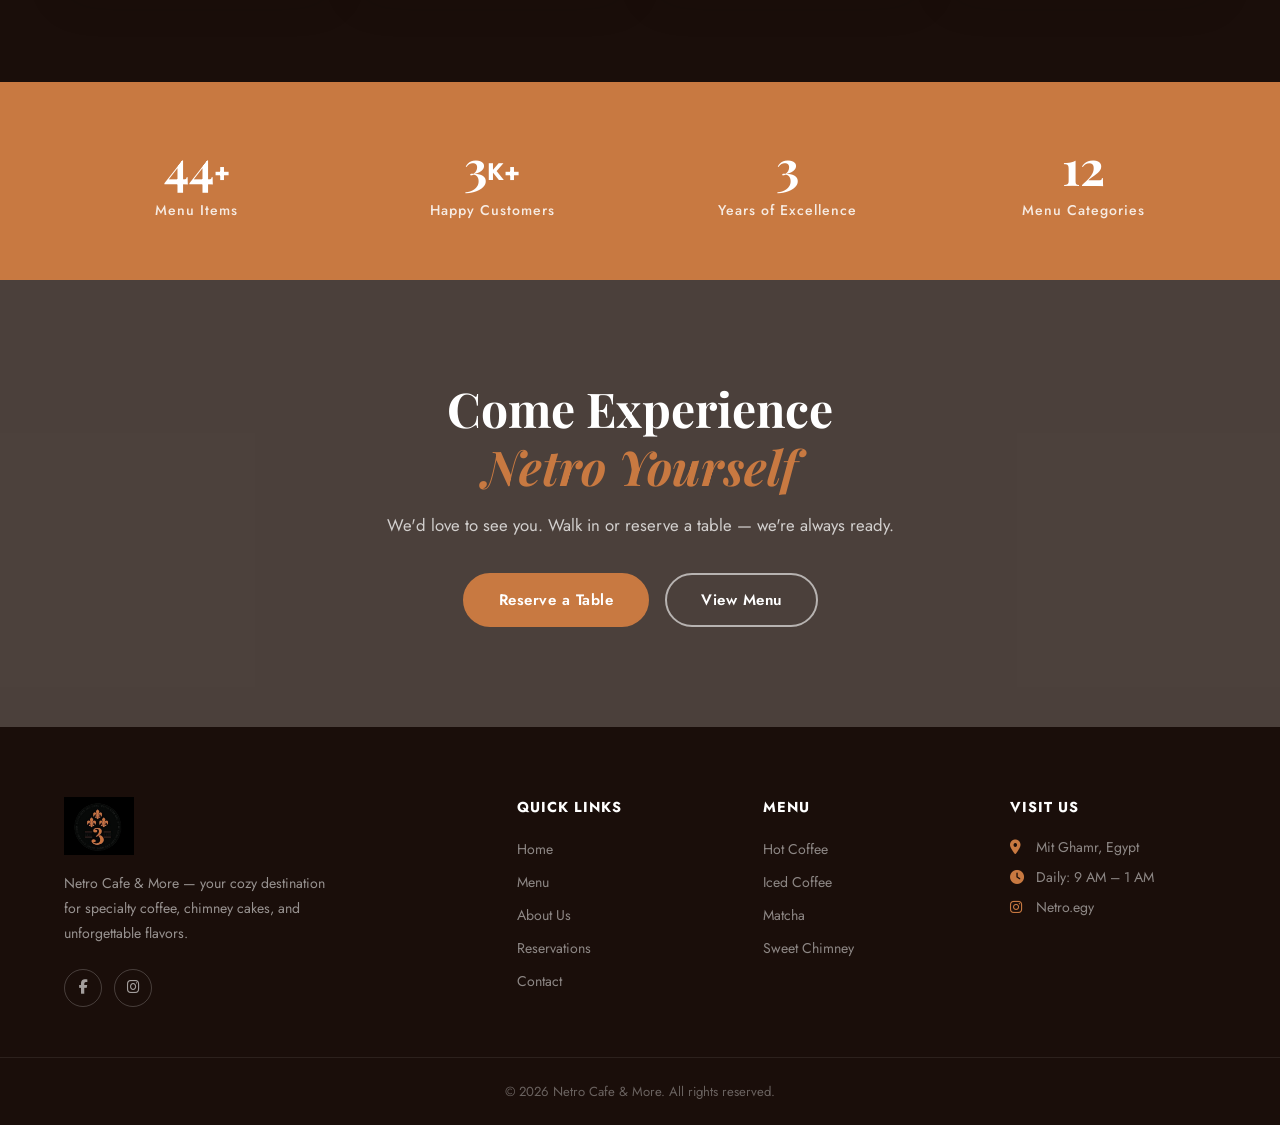
==== commit db9ebd62: "Update about.html" ====
--- a/about.html
+++ b/about.html
@@ -27,7 +27,6 @@
           <li><a href="about.html" class="active">About</a></li>
           <li><a href="reservation.php">Reserve a Table</a></li>
           <li><a href="contact.php">Contact</a></li>
-          <!-- <li><a href="login.php" class="nav-btn">Sign In</a></li> -->
         </ul>
         <button class="hamburger" id="hamburger">
           <span></span><span></span><span></span>
@@ -77,12 +76,7 @@
           </div>
         </div>
         <div class="about-visual reveal">
-          <div
-            class="about-img-wrap"
-            style="
-              background-image: url(&quot;https://images.unsplash.com/photo-1445116572660-236099ec97a0?w=800&quot;);
-            "
-          >
+          <div class="about-img-wrap">
             <div class="about-badge">
               <img src="images/logo.png" alt="Netro" />
             </div>
--- a/css/style.css
+++ b/css/style.css
@@ -1,8 +1,3 @@
-/* ===================================================
-   NETRO CAFE — Main Stylesheet  (Responsive Rewrite)
-   Palette: Dark #1a0e0a | Gold #c87941 | Cream #fdf6ee
-=================================================== */
-
 /* ---- Reset & Base ---- */
 *,
 *::before,
@@ -173,23 +168,31 @@
   color: var(--dark);
 }
 
-/* ===================================================
-   NAVBAR
-=================================================== */
+/* NAVBAR */
 .navbar {
   position: fixed;
   top: 0;
   left: 0;
   width: 100%;
   z-index: 1000;
-  padding: 18px 0;
+  padding: 10px 0;
   transition: var(--trans);
+  /* position: sticky; */
+  /* background-color: var(--dark); */
 }
 .navbar.scrolled {
   background: rgba(26, 14, 10, 0.97);
   backdrop-filter: blur(12px);
   padding: 12px 0;
   box-shadow: 0 4px 30px rgba(0, 0, 0, 0.3);
+  /* position: sticky; */
+  /* background-color: var(--dark); */
+}
+
+@media (max-width: 768px) {
+  .navbar.scrolled {
+    backdrop-filter: none;
+  }
 }
 .nav-container {
   display: flex;
@@ -272,7 +275,7 @@
   background: var(--gold-lt) !important;
 } */
 
-/* Hamburger — hidden by default */
+/* Hamburger */
 .hamburger {
   display: none;
   flex-direction: column;
@@ -307,9 +310,8 @@
   display: block;
 }
 
-/* ===================================================
-   HERO
-=================================================== */
+/* HERO */
+
 .hero {
   position: relative;
   height: 100vh;
@@ -415,9 +417,8 @@
   }
 }
 
-/* ===================================================
-   MARQUEE STRIP
-=================================================== */
+/* MARQUEE STRIP */
+
 .marquee-strip {
   background: var(--gold);
   overflow: hidden;
@@ -446,9 +447,8 @@
   }
 }
 
-/* ===================================================
-   ABOUT TEASER
-=================================================== */
+/* ABOUT TEASER */
+
 .about-visual {
   position: relative;
 }
@@ -540,9 +540,8 @@
   font-size: 1rem;
 }
 
-/* ===================================================
-   CATEGORIES GRID
-=================================================== */
+/* CATEGORIES GRID */
+
 .cat-grid {
   display: grid;
   grid-template-columns: repeat(3, 1fr);
@@ -604,9 +603,8 @@
   letter-spacing: 1px;
 }
 
-/* ===================================================
-   STATS SECTION
-=================================================== */
+   /* STATS SECTION */
+
 .stats-section {
   background: var(--gold);
   padding: 60px 0;
